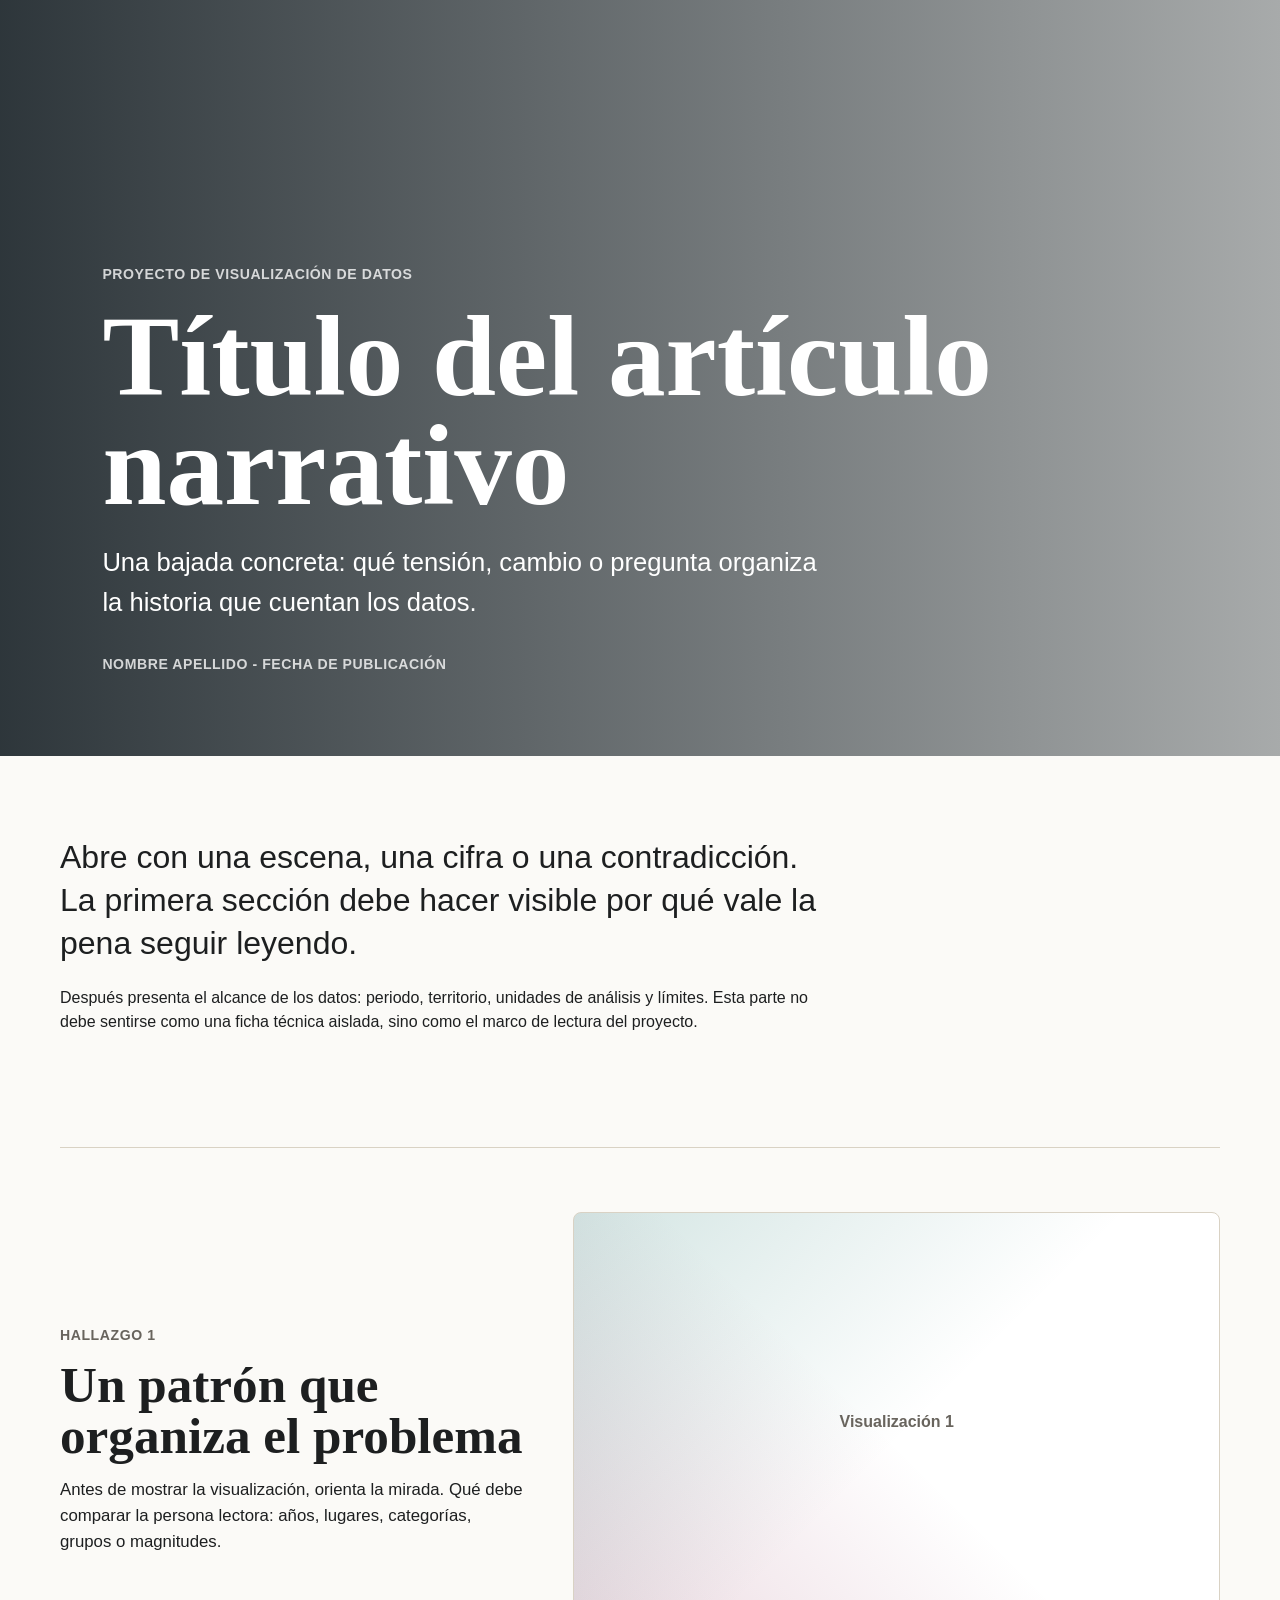
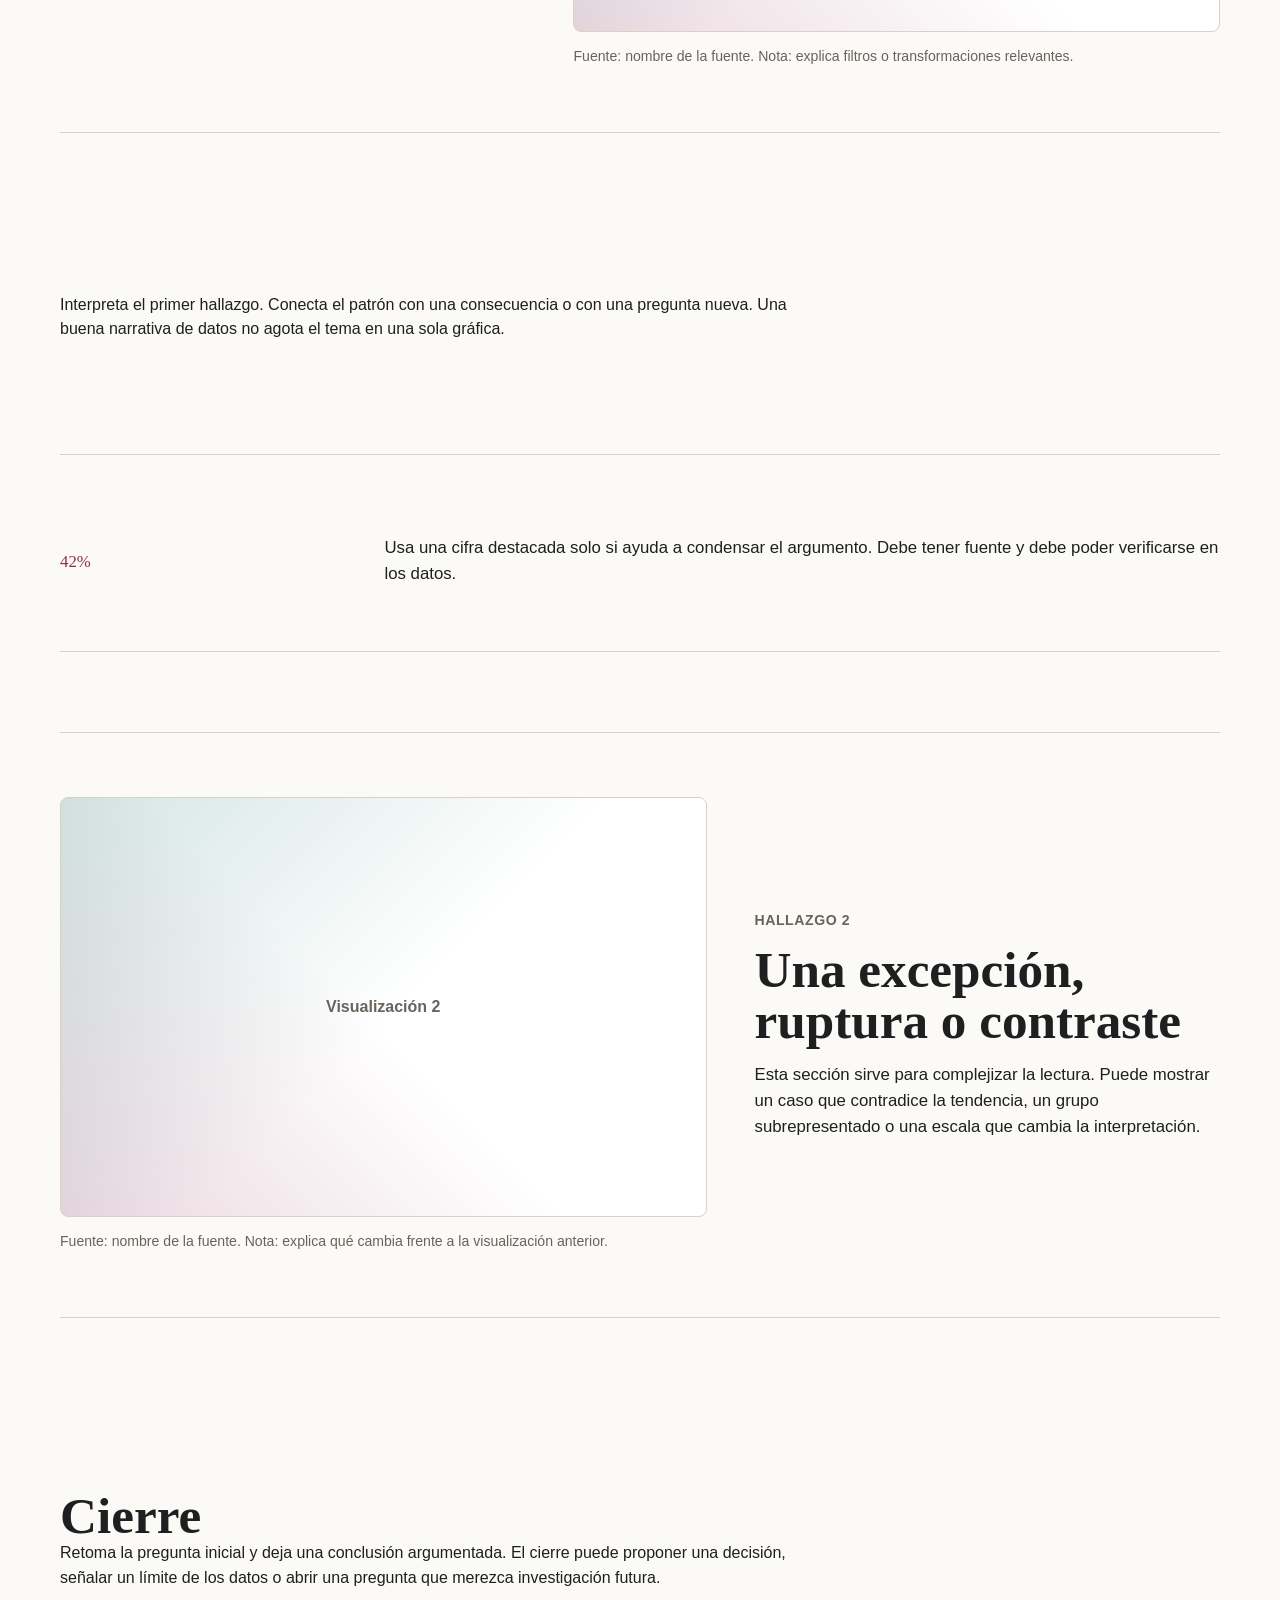
==== index.html @ c018983e "cambio" ====
<!doctype html>
<html lang="es">
  <head>
    <meta charset="utf-8">
    <meta name="viewport" content="width=device-width, initial-scale=1">
    <title>Título del artículo narrativo</title>
    <link rel="stylesheet" href="style.css">
  </head>
  <body>
    <header class="hero">
      <div class="hero-texto">
        <p class="serie">Proyecto de visualización de datos</p>
        <h1>Título del artículo narrativo</h1>
        <p class="entradilla">
          Una bajada concreta: qué tensión, cambio o pregunta organiza la historia que cuentan los datos.
        </p>
        <p class="meta">Nombre Apellido - Fecha de publicación</p>
      </div>
    </header>

    <main>
      <article>
        <section class="texto">
          <p class="lead">
            Abre con una escena, una cifra o una contradicción. La primera sección debe hacer visible por qué vale la pena seguir leyendo.
          </p>
          <p>
            Después presenta el alcance de los datos: periodo, territorio, unidades de análisis y límites. Esta parte no debe sentirse como una ficha técnica aislada, sino como el marco de lectura del proyecto.
          </p>
        </section>

        <section class="modulo modulo-doble">
          <div>
            <p class="etiqueta">Hallazgo 1</p>
            <h2>Un patrón que organiza el problema</h2>
            <p>
              Antes de mostrar la visualización, orienta la mirada. Qué debe comparar la persona lectora: años, lugares, categorías, grupos o magnitudes.
            </p>
          </div>
          <figure>
            <div class="placeholder-viz">Visualización 1</div>
            <figcaption>Fuente: nombre de la fuente. Nota: explica filtros o transformaciones relevantes.</figcaption>
          </figure>
        </section>

        <section class="texto">
          <p>
            Interpreta el primer hallazgo. Conecta el patrón con una consecuencia o con una pregunta nueva. Una buena narrativa de datos no agota el tema en una sola gráfica.
          </p>
        </section>

        <section class="modulo destacado">
          <p class="cifra">42%</p>
          <p>
            Usa una cifra destacada solo si ayuda a condensar el argumento. Debe tener fuente y debe poder verificarse en los datos.
          </p>
        </section>

        <section class="modulo modulo-doble invertido">
          <figure>
            <div class="placeholder-viz">Visualización 2</div>
            <figcaption>Fuente: nombre de la fuente. Nota: explica qué cambia frente a la visualización anterior.</figcaption>
          </figure>
          <div>
            <p class="etiqueta">Hallazgo 2</p>
            <h2>Una excepción, ruptura o contraste</h2>
            <p>
              Esta sección sirve para complejizar la lectura. Puede mostrar un caso que contradice la tendencia, un grupo subrepresentado o una escala que cambia la interpretación.
            </p>
          </div>
        </section>

        <section class="texto cierre">
          <h2>Cierre</h2>
          <p>
            Retoma la pregunta inicial y deja una conclusión argumentada. El cierre puede proponer una decisión, señalar un límite de los datos o abrir una pregunta que merezca investigación futura.
          </p>
        </section>
      </article>
    </main>
  </body>
</html>
---- style.css ----
:root {
  --fondo: #fbfaf7;
  --texto: #1d1f20;
  --muted: #68645d;
  --linea: #d9d2c4;
  --acento: #8f2d56;
  --acento-2: #0e6f64;
  --panel: #ffffff;
}

* {
  box-sizing: border-box;
}

body {
  margin: 0;
  background: var(--fondo);
  color: var(--texto);
  font-family: Inter, Arial, sans-serif;
  line-height: 1.55;
}

.hero {
  min-height: 84vh;
  display: grid;
  align-items: end;
  padding: 5rem max(1.25rem, 8vw);
  color: #fff;
  background:
    linear-gradient(90deg, rgba(12, 22, 28, 0.86), rgba(12, 22, 28, 0.35)),
    url("https://images.unsplash.com/photo-1500530855697-b586d89ba3ee?auto=format&fit=crop&w=1800&q=80") center / cover;
}

.hero-texto {
  max-width: 980px;
}

.serie,
.meta,
.etiqueta,
figcaption {
  margin: 0;
  color: var(--muted);
  font-size: 0.88rem;
  font-weight: 700;
  letter-spacing: 0.04em;
  text-transform: uppercase;
}

.hero .serie,
.hero .meta {
  color: rgba(255, 255, 255, 0.78);
}

h1,
h2,
p {
  margin: 0;
}

h1 {
  margin-top: 1rem;
  max-width: 960px;
  font-family: Georgia, "Times New Roman", serif;
  font-size: clamp(3.25rem, 9vw, 8rem);
  line-height: 0.95;
  letter-spacing: 0;
}

.entradilla {
  max-width: 720px;
  margin-top: 1.4rem;
  font-size: clamp(1.2rem, 2vw, 1.7rem);
}

.meta {
  margin-top: 2rem;
}

article {
  width: min(1160px, calc(100% - 2.5rem));
  margin: 0 auto;
}

.texto {
  max-width: 760px;
  padding: 5rem 0;
}

.texto p + p {
  margin-top: 1.25rem;
}

.lead {
  font-size: clamp(1.35rem, 2.6vw, 2rem);
  line-height: 1.35;
}

.modulo {
  margin: 2rem 0 5rem;
  padding: 4rem 0;
  border-top: 1px solid var(--linea);
  border-bottom: 1px solid var(--linea);
}

.modulo-doble {
  display: grid;
  grid-template-columns: minmax(260px, 0.72fr) minmax(320px, 1fr);
  gap: 3rem;
  align-items: center;
}

.modulo-doble.invertido {
  grid-template-columns: minmax(320px, 1fr) minmax(260px, 0.72fr);
}

h2 {
  margin-top: 0.75rem;
  font-family: Georgia, "Times New Roman", serif;
  font-size: clamp(2rem, 4vw, 4rem);
  line-height: 1;
}

.modulo p:not(.etiqueta) {
  margin-top: 1rem;
  font-size: 1.05rem;
}

figure {
  margin: 0;
}

.placeholder-viz {
  min-height: 420px;
  display: grid;
  place-items: center;
  border: 1px solid var(--linea);
  border-radius: 8px;
  background:
    linear-gradient(135deg, rgba(14, 111, 100, 0.18), transparent 52%),
    linear-gradient(45deg, rgba(143, 45, 86, 0.18), transparent 48%),
    var(--panel);
  color: var(--muted);
  font-weight: 700;
}

figcaption {
  margin-top: 0.85rem;
  text-transform: none;
  letter-spacing: 0;
  font-weight: 500;
}

.destacado {
  display: grid;
  grid-template-columns: minmax(180px, 0.35fr) minmax(260px, 1fr);
  gap: 2rem;
  align-items: center;
}

.cifra {
  color: var(--acento);
  font-family: Georgia, "Times New Roman", serif;
  font-size: clamp(4rem, 12vw, 9rem);
  line-height: 0.9;
}

.cierre {
  padding-bottom: 7rem;
}

@media (max-width: 780px) {
  .hero {
    min-height: 76vh;
    padding-top: 4rem;
  }

  .modulo-doble,
  .modulo-doble.invertido,
  .destacado {
    grid-template-columns: 1fr;
  }

  .placeholder-viz {
    min-height: 320px;
  }
}
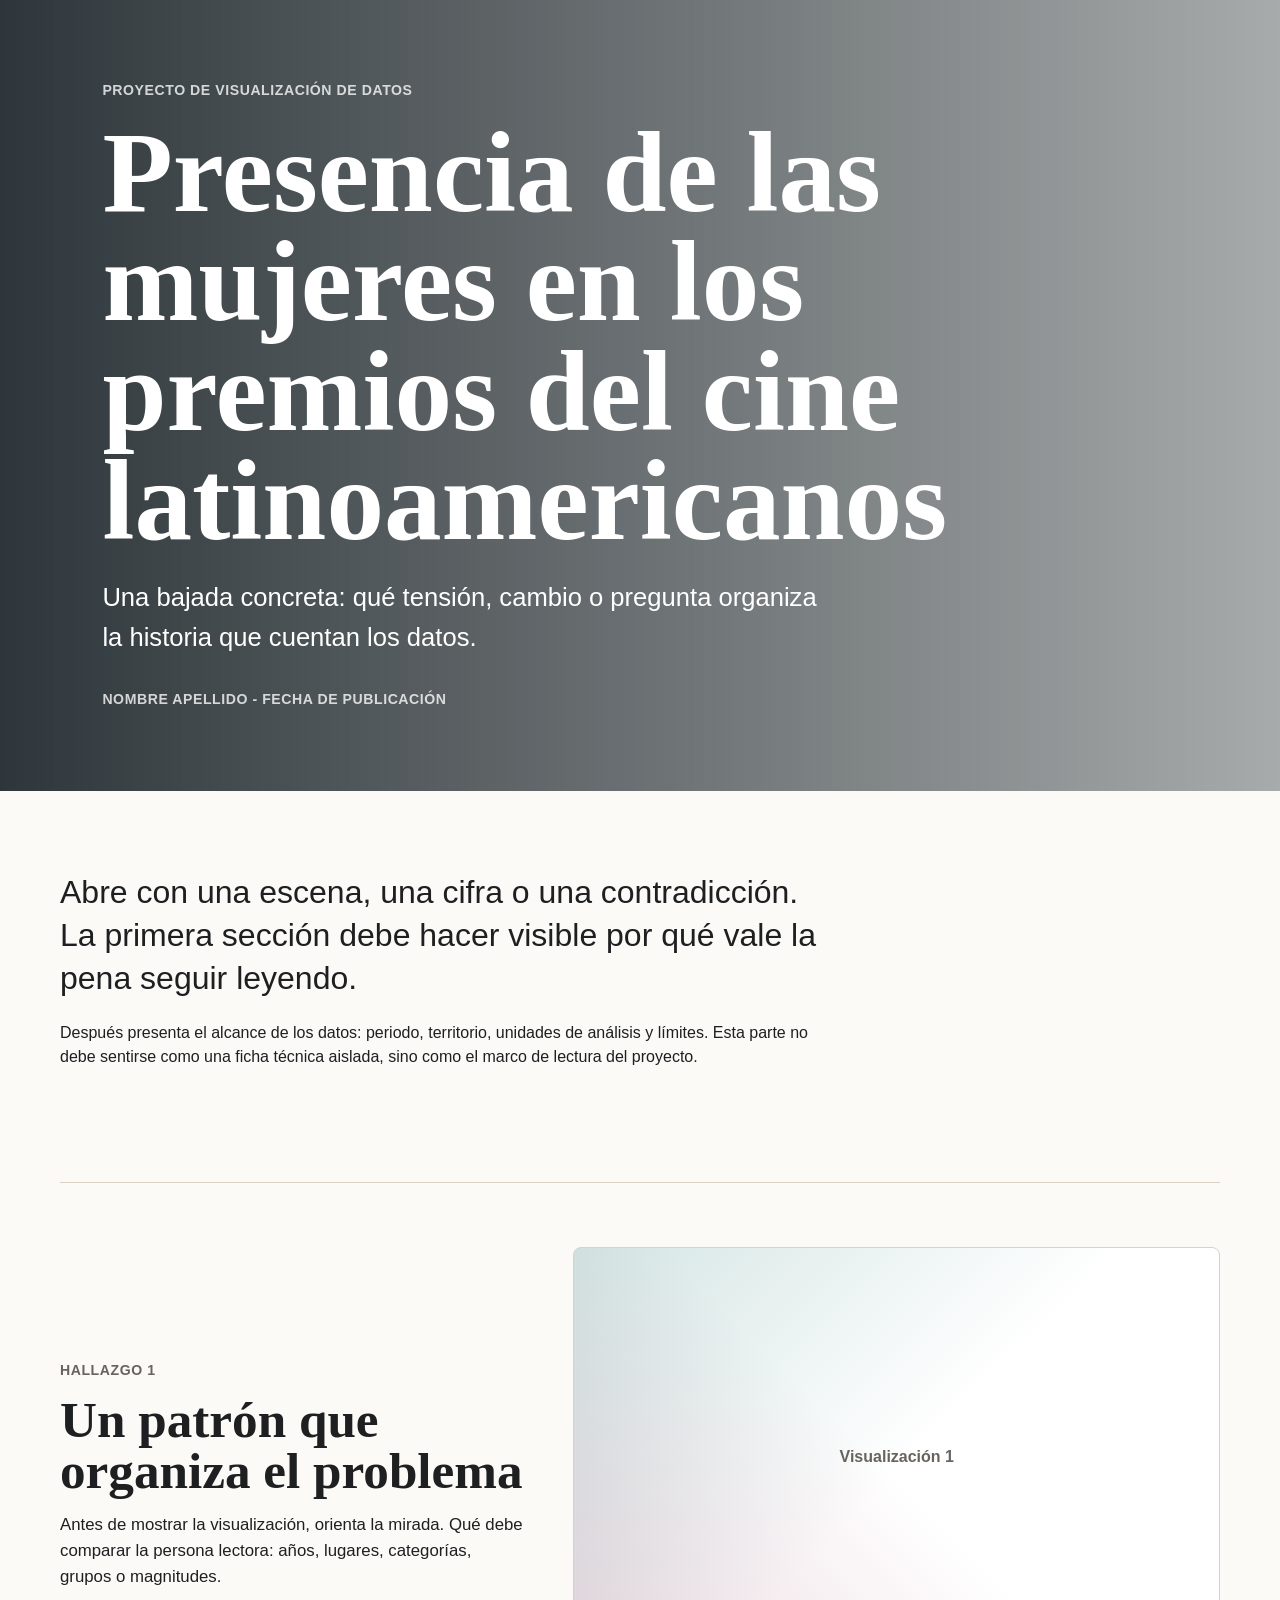
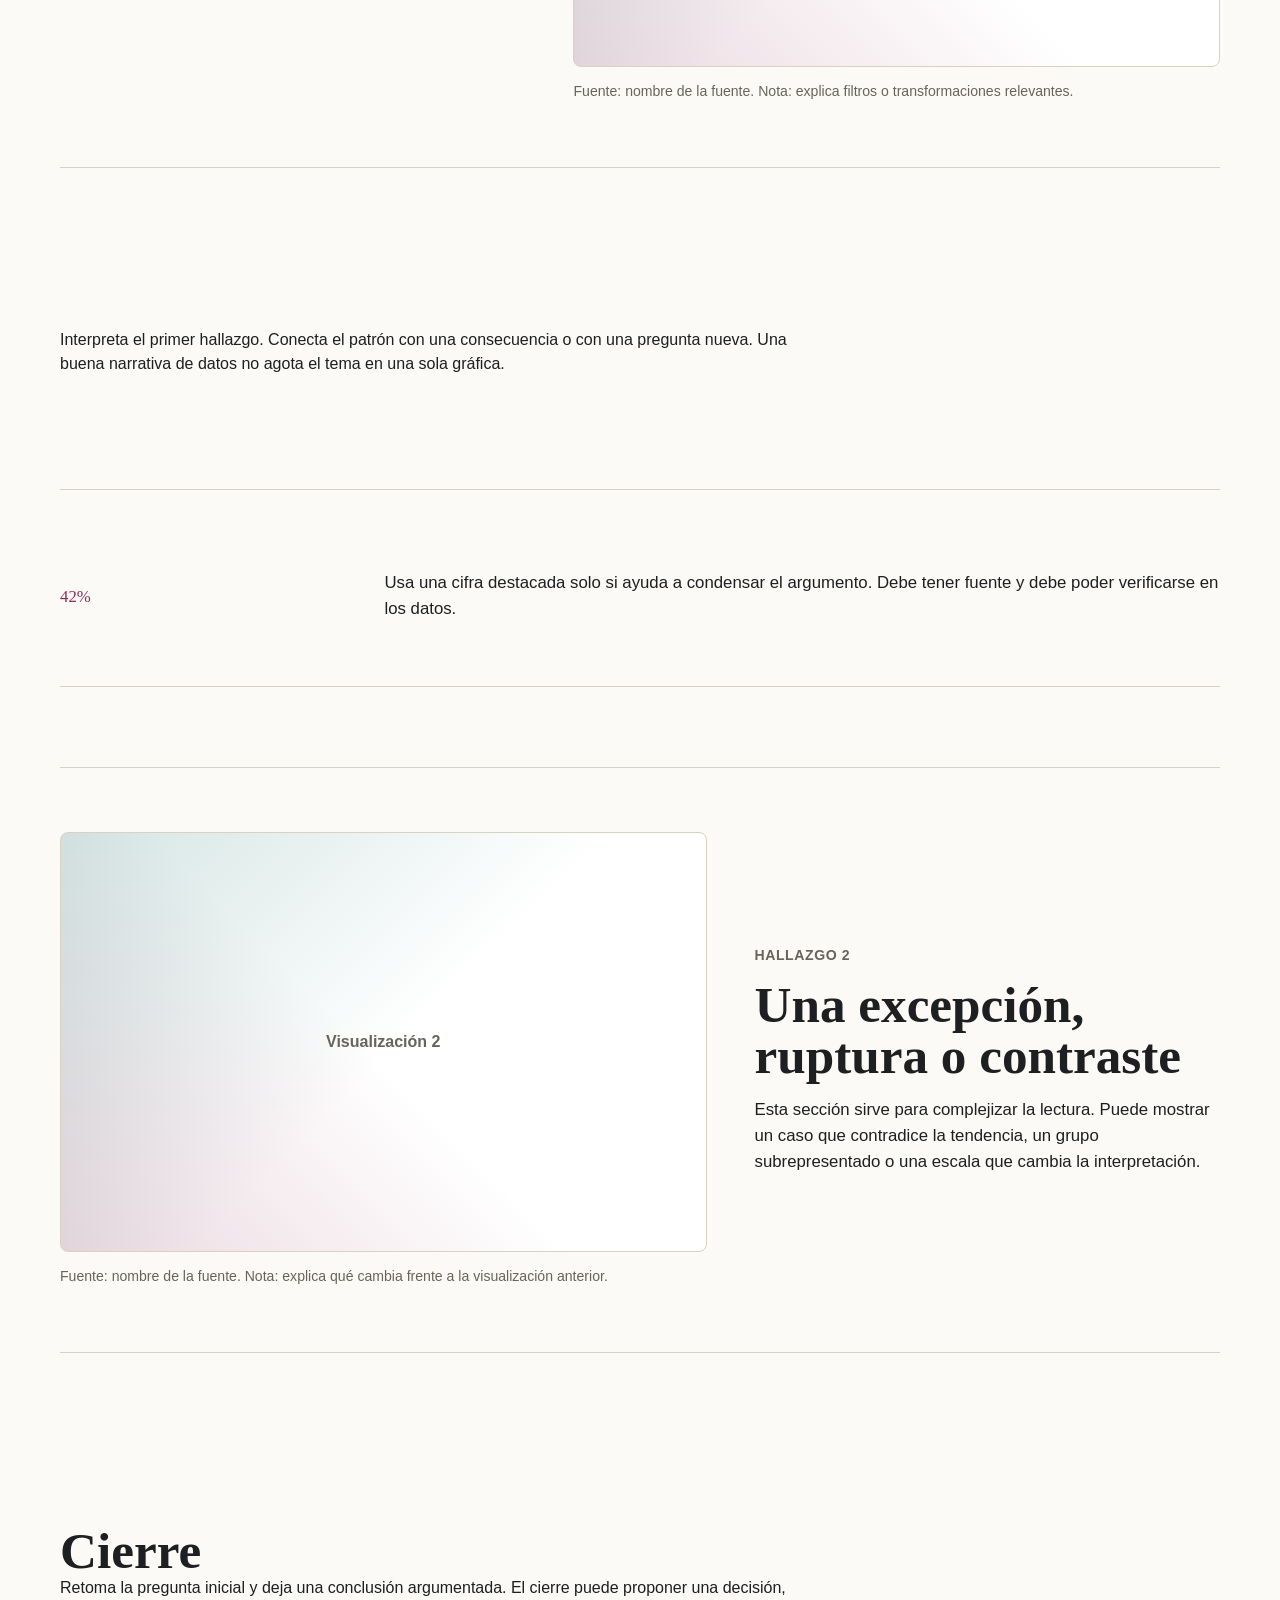
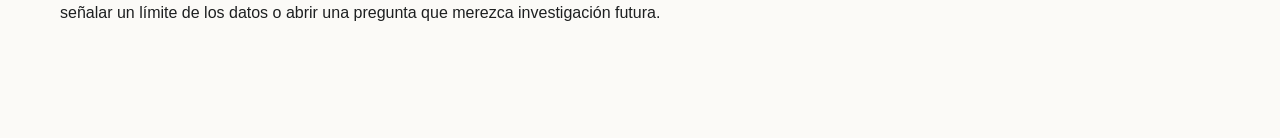
==== commit 6daf7efa: "yes" ====
--- a/index.html
+++ b/index.html
@@ -3,14 +3,14 @@
   <head>
     <meta charset="utf-8">
     <meta name="viewport" content="width=device-width, initial-scale=1">
-    <title>Título del artículo narrativo</title>
+    <title>Presencia de las mujeres en los premios del cine latinoamericanos</title>
     <link rel="stylesheet" href="style.css">
   </head>
   <body>
     <header class="hero">
       <div class="hero-texto">
         <p class="serie">Proyecto de visualización de datos</p>
-        <h1>Título del artículo narrativo</h1>
+        <h1>Presencia de las mujeres en los premios del cine latinoamericanos</h1>
         <p class="entradilla">
           Una bajada concreta: qué tensión, cambio o pregunta organiza la historia que cuentan los datos.
         </p>
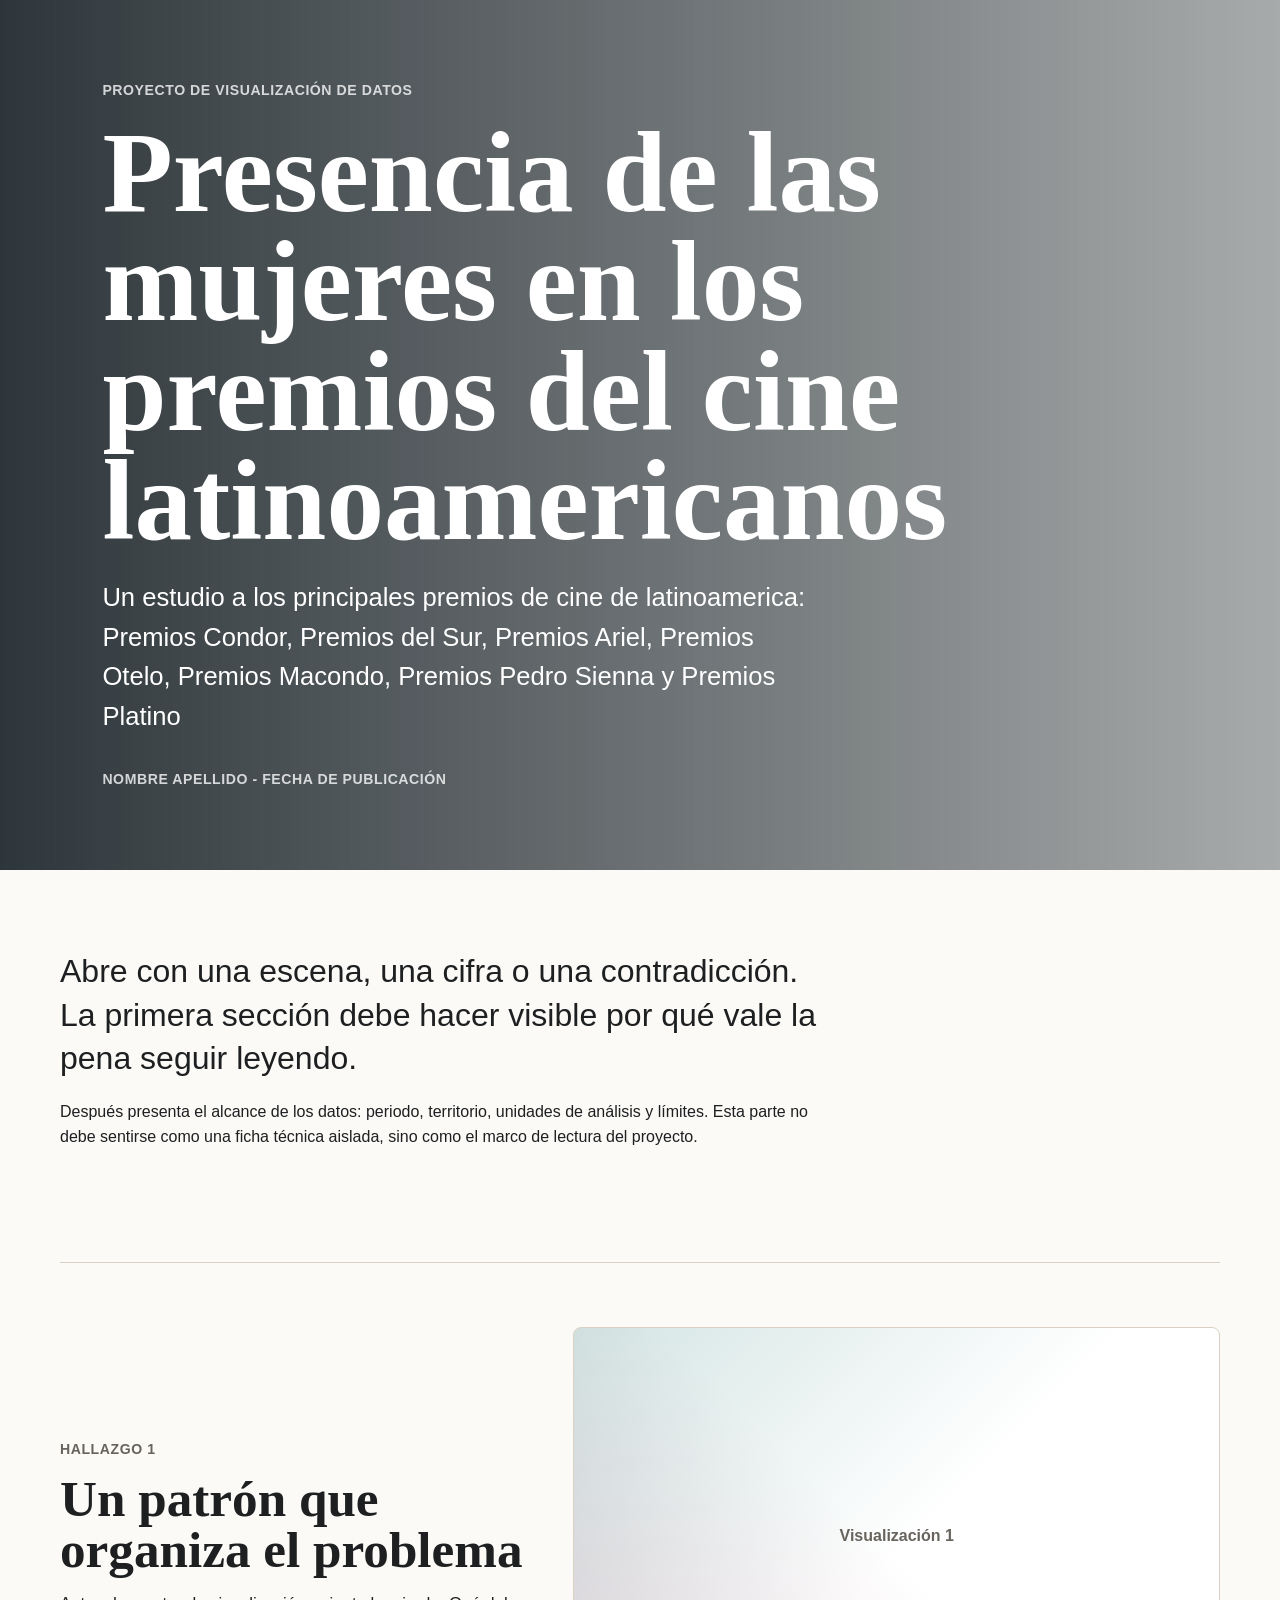
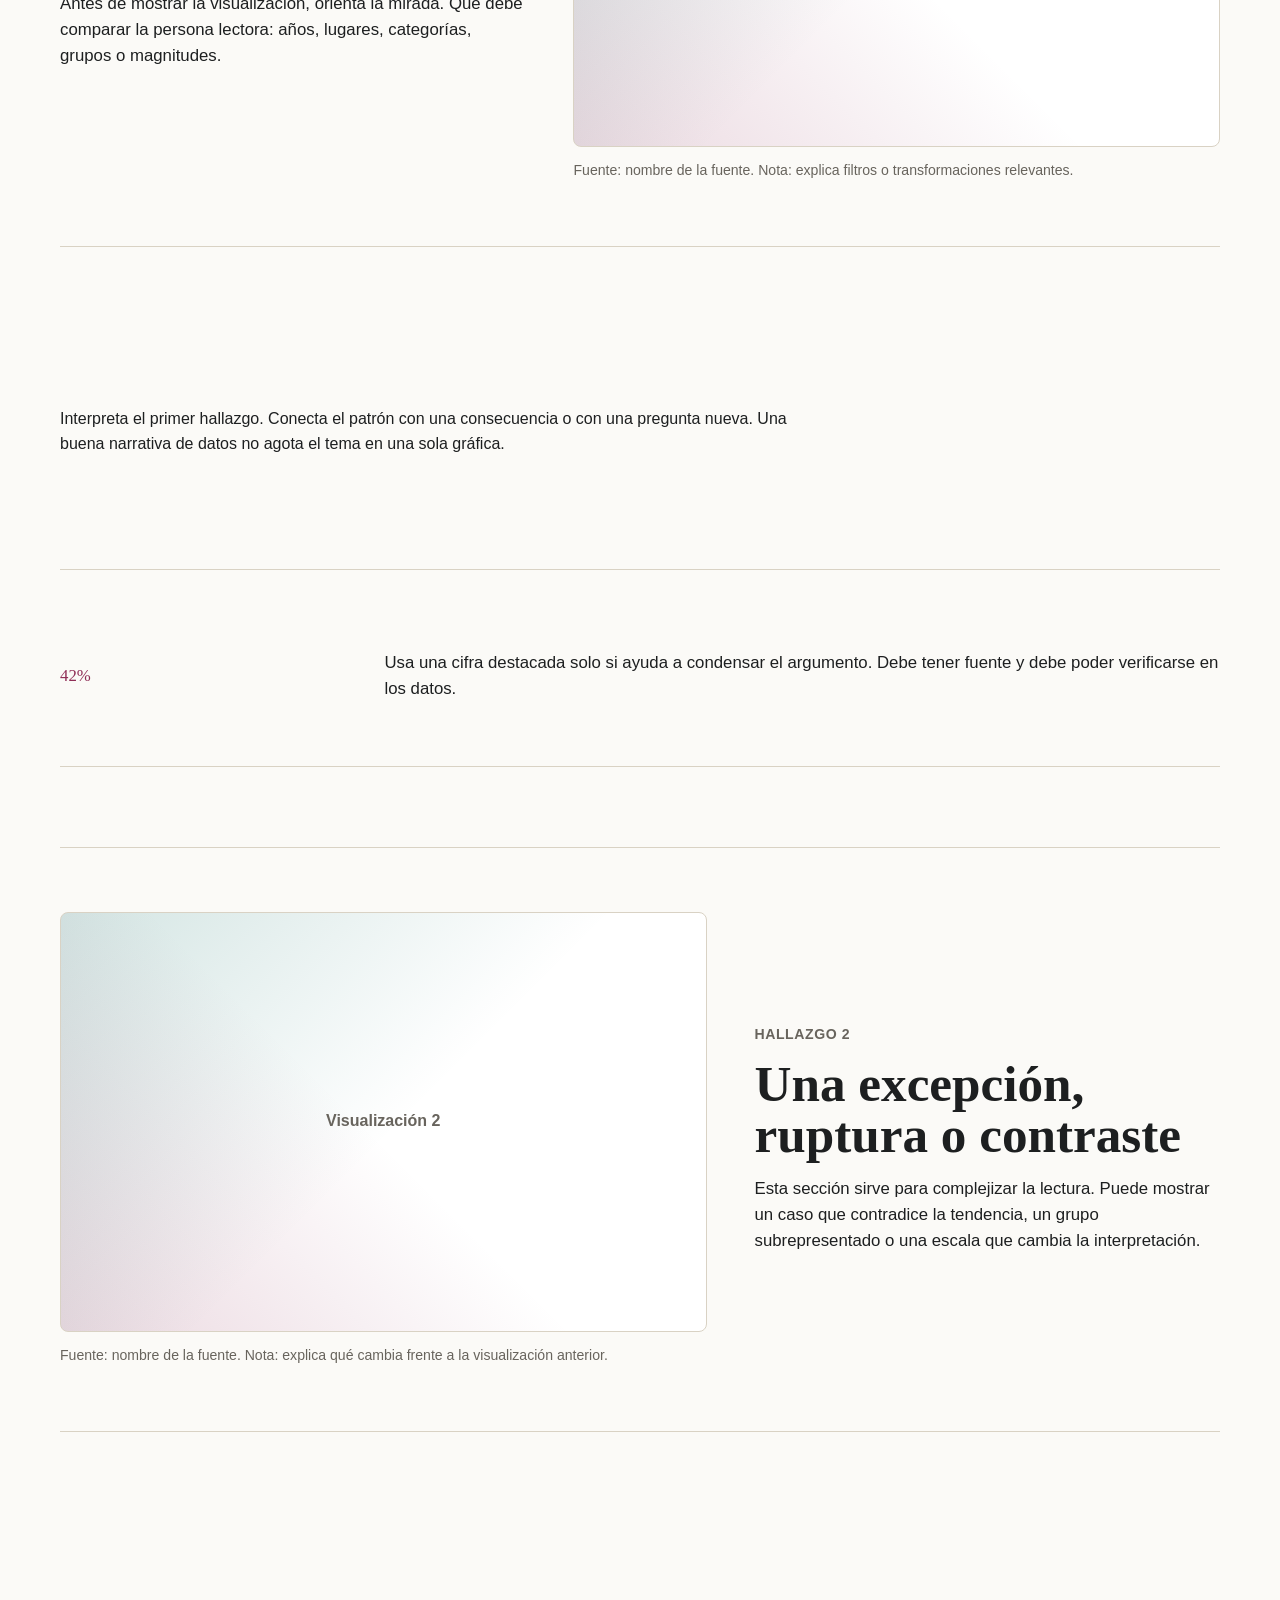
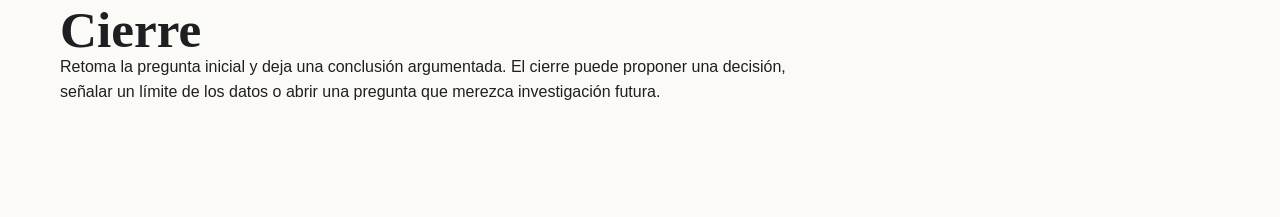
==== commit e5f551bf: "premios" ====
--- a/index.html
+++ b/index.html
@@ -12,7 +12,7 @@
         <p class="serie">Proyecto de visualización de datos</p>
         <h1>Presencia de las mujeres en los premios del cine latinoamericanos</h1>
         <p class="entradilla">
-          Una bajada concreta: qué tensión, cambio o pregunta organiza la historia que cuentan los datos.
+          Un estudio a los principales premios de cine de latinoamerica: Premios Condor, Premios del Sur, Premios Ariel, Premios Otelo, Premios Macondo, Premios Pedro Sienna y Premios Platino
         </p>
         <p class="meta">Nombre Apellido - Fecha de publicación</p>
       </div>
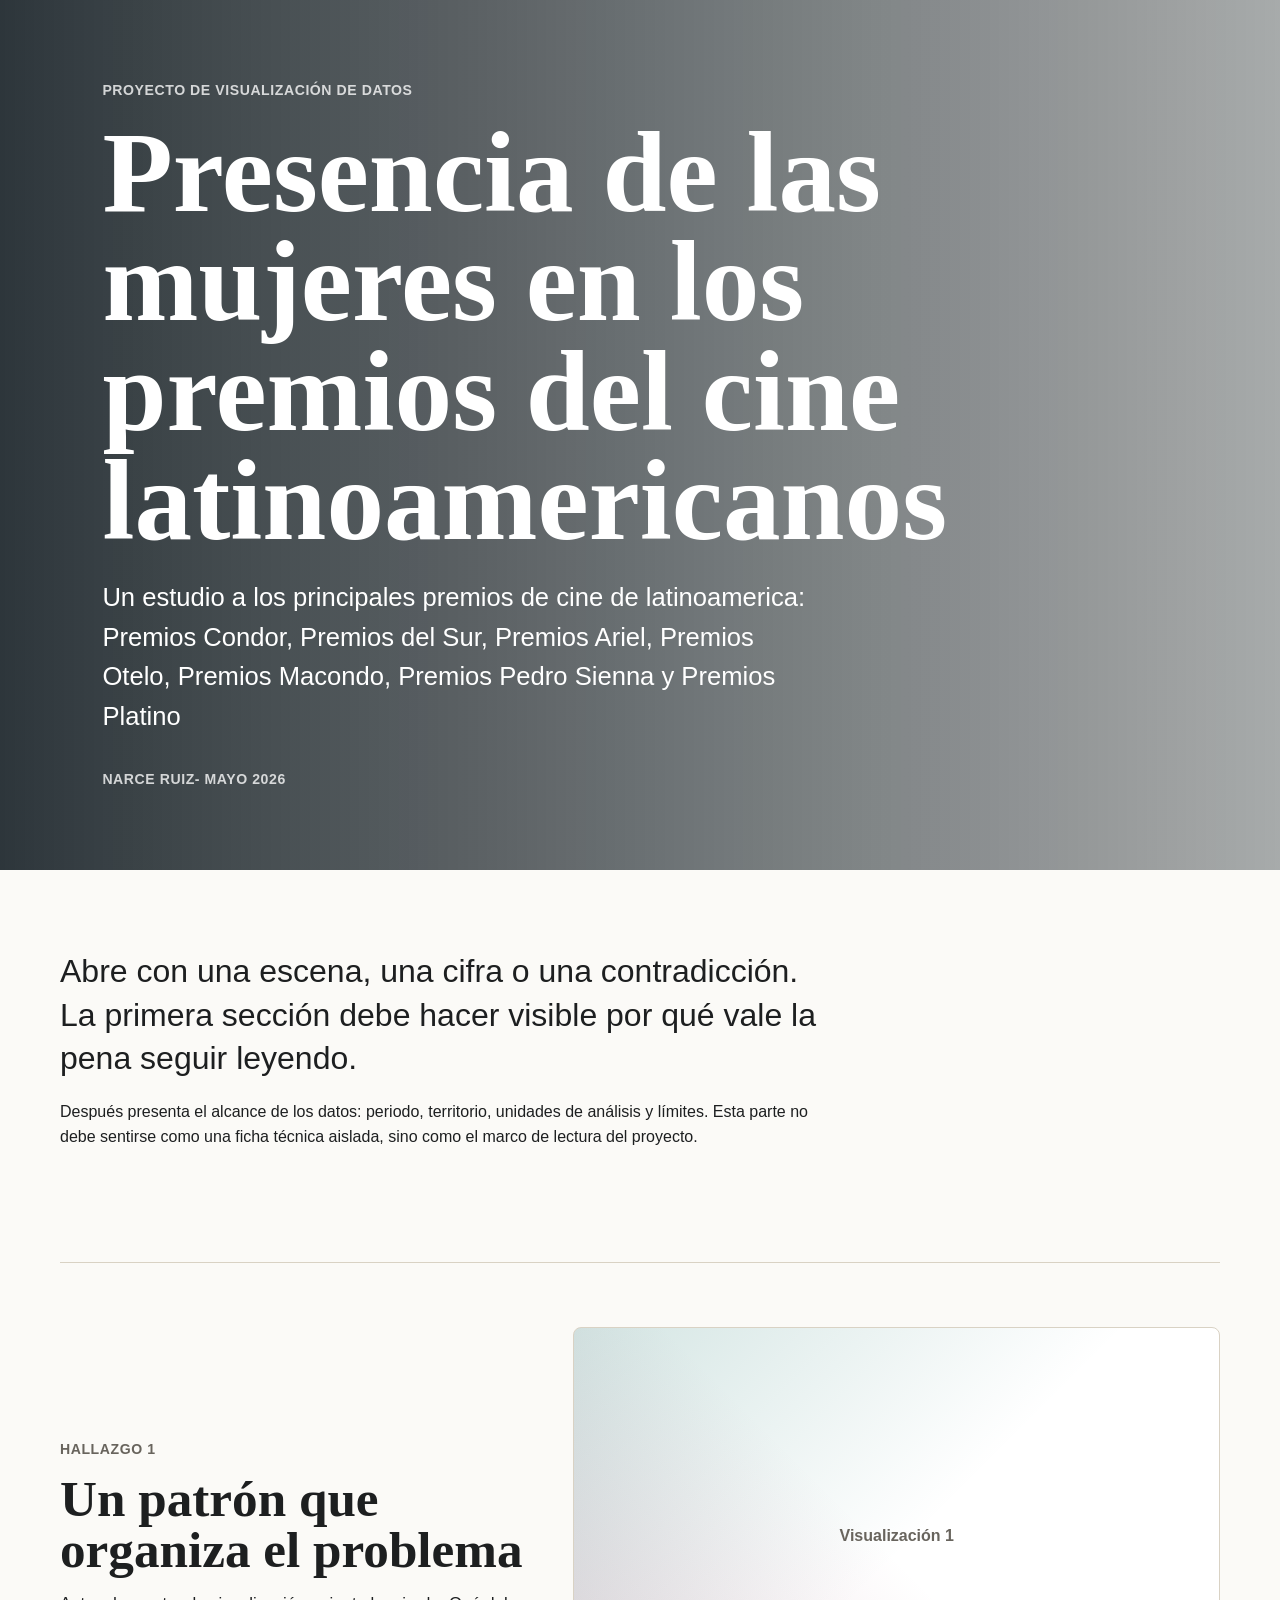
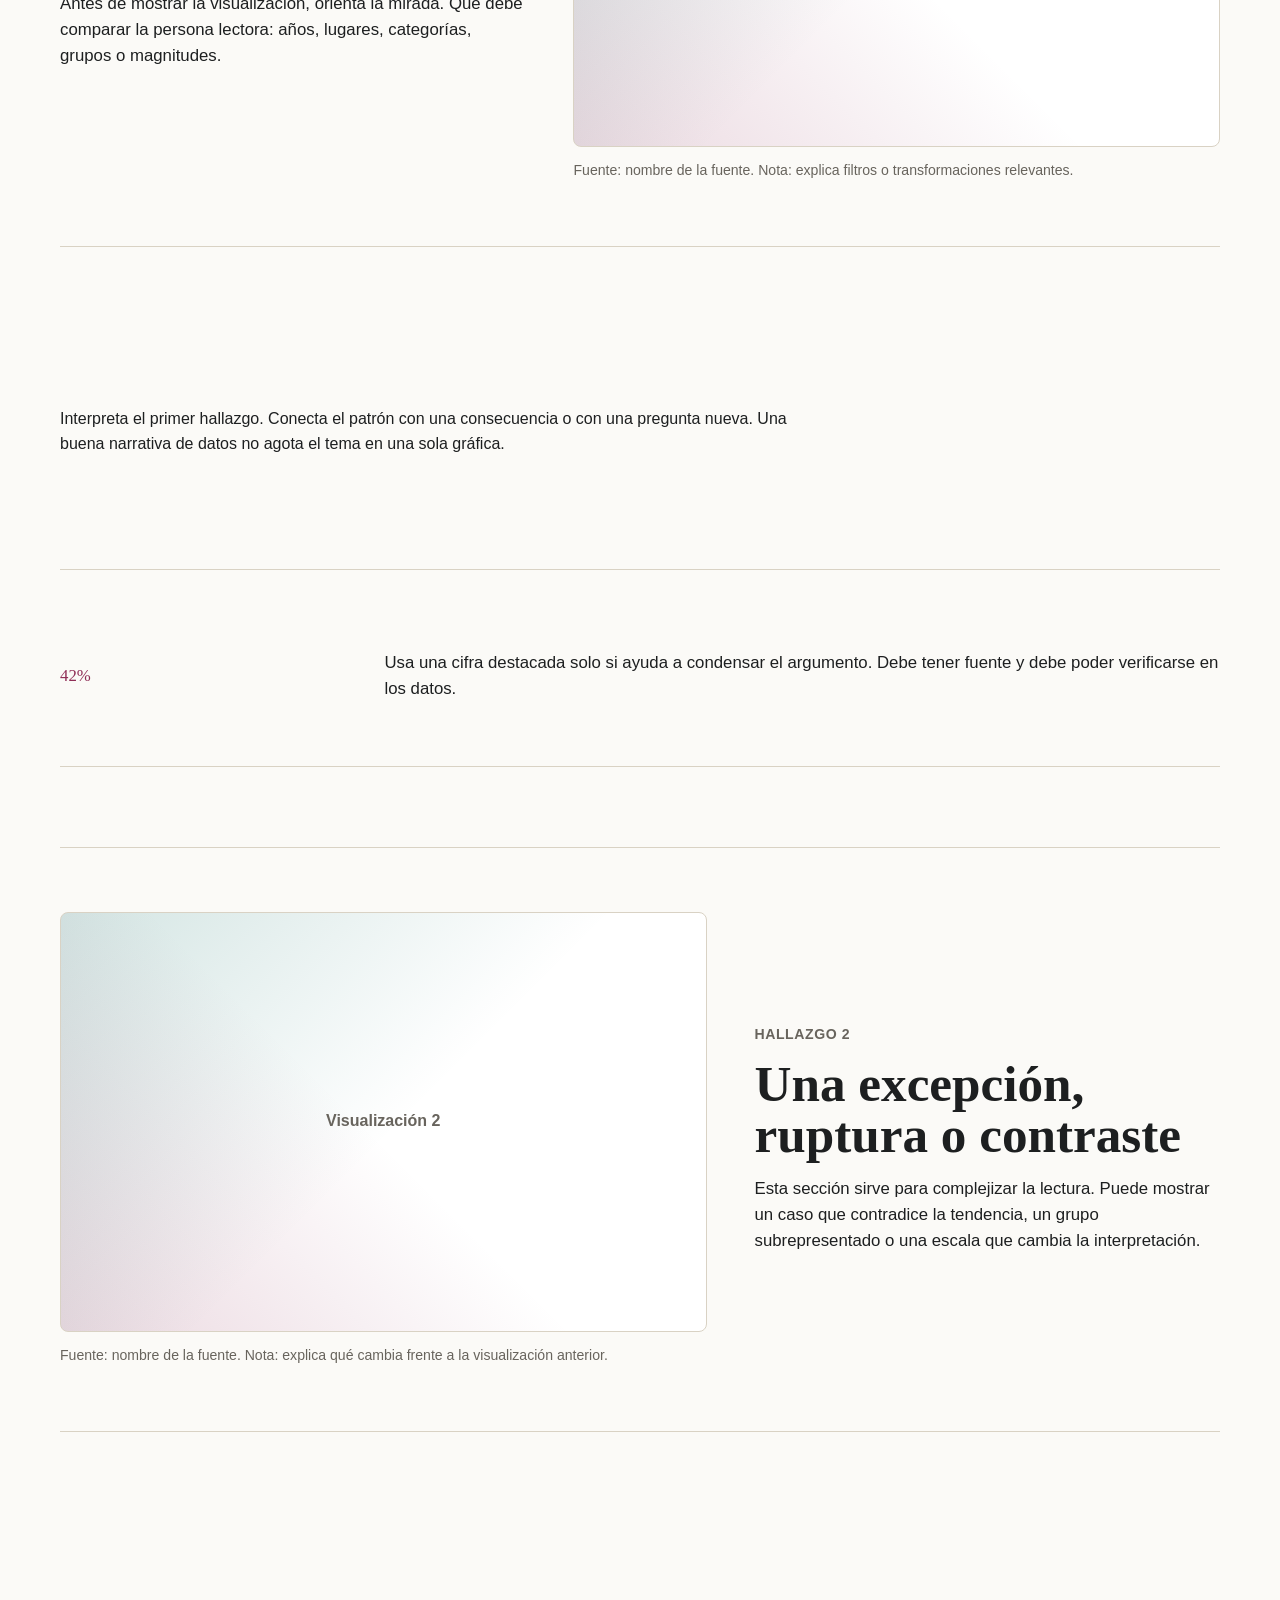
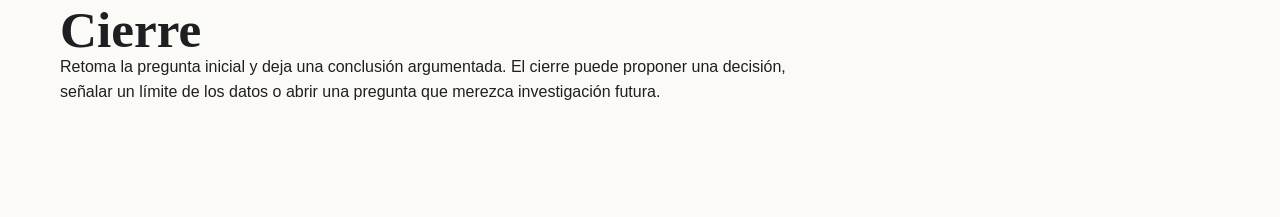
==== commit 3f4d2c3a: "nombre" ====
--- a/index.html
+++ b/index.html
@@ -14,7 +14,7 @@
         <p class="entradilla">
           Un estudio a los principales premios de cine de latinoamerica: Premios Condor, Premios del Sur, Premios Ariel, Premios Otelo, Premios Macondo, Premios Pedro Sienna y Premios Platino
         </p>
-        <p class="meta">Nombre Apellido - Fecha de publicación</p>
+        <p class="meta">Narce Ruiz- Mayo 2026</p>
       </div>
     </header>
 
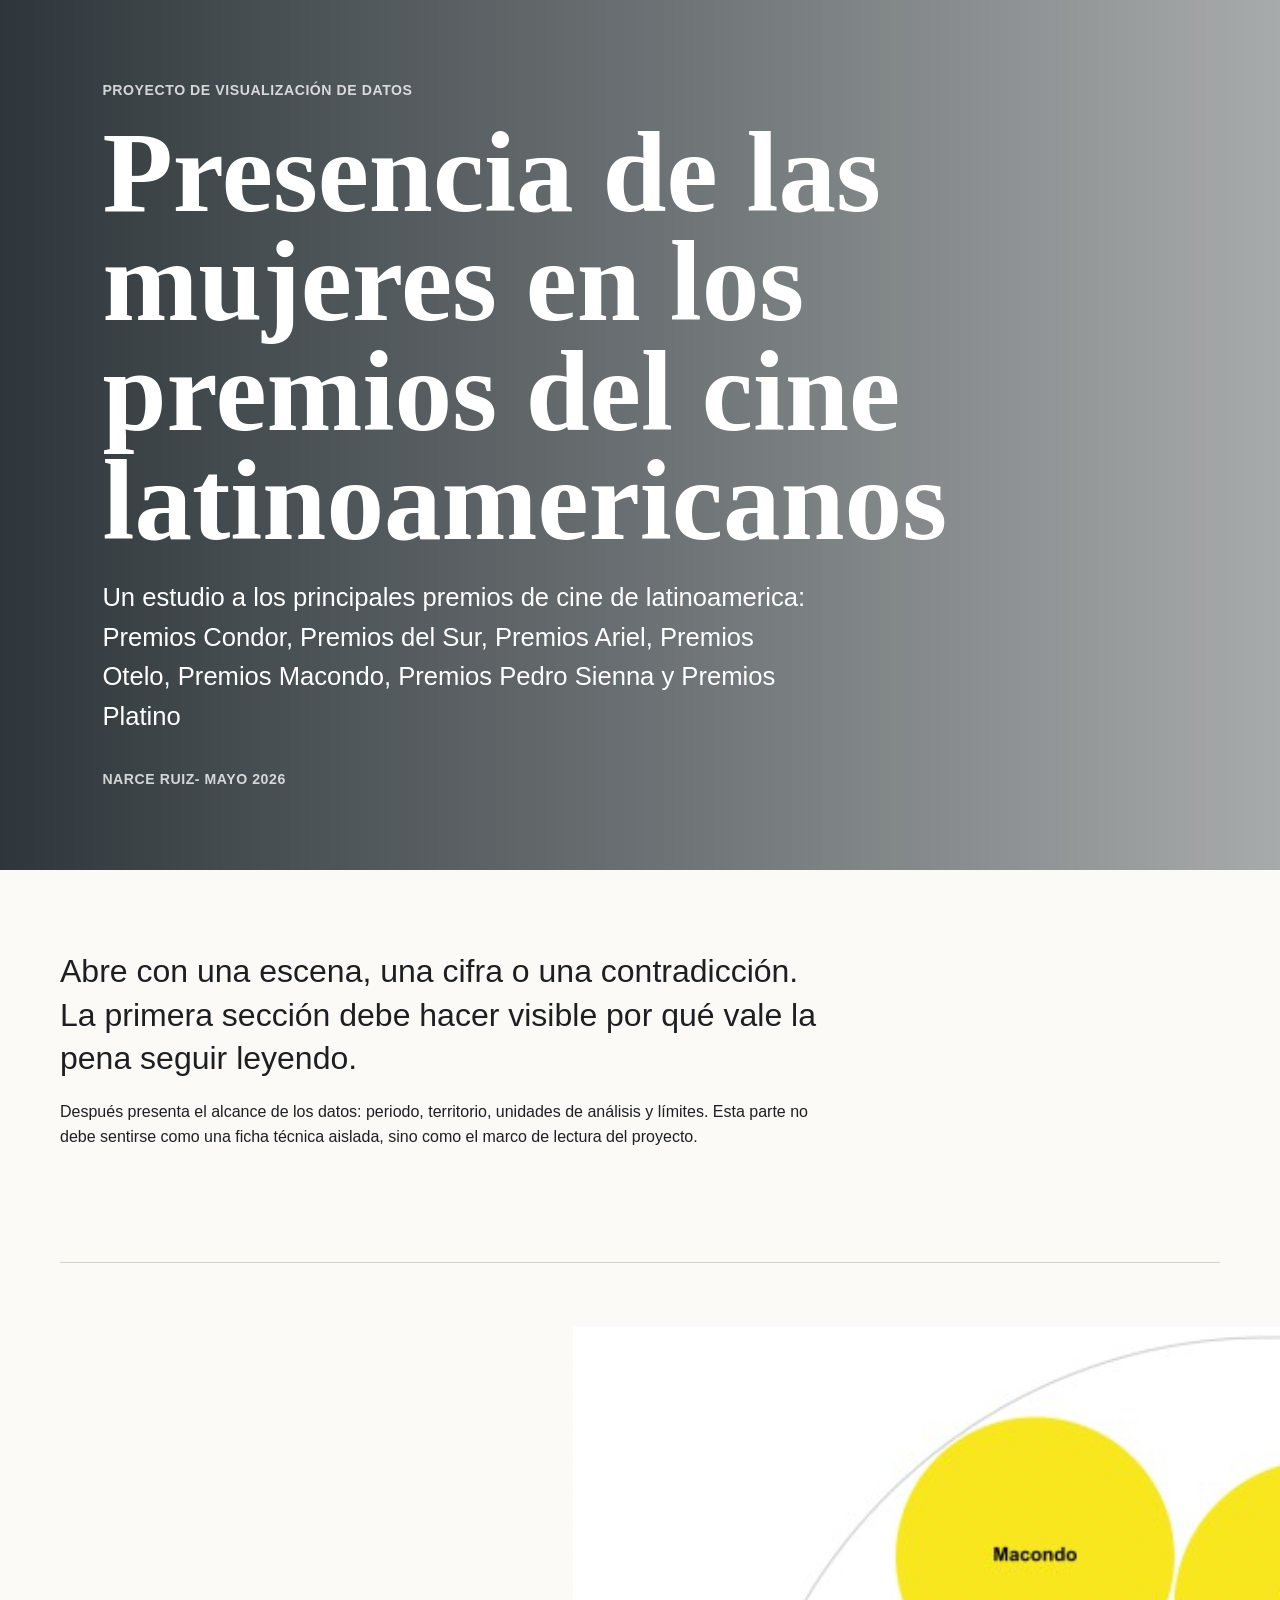
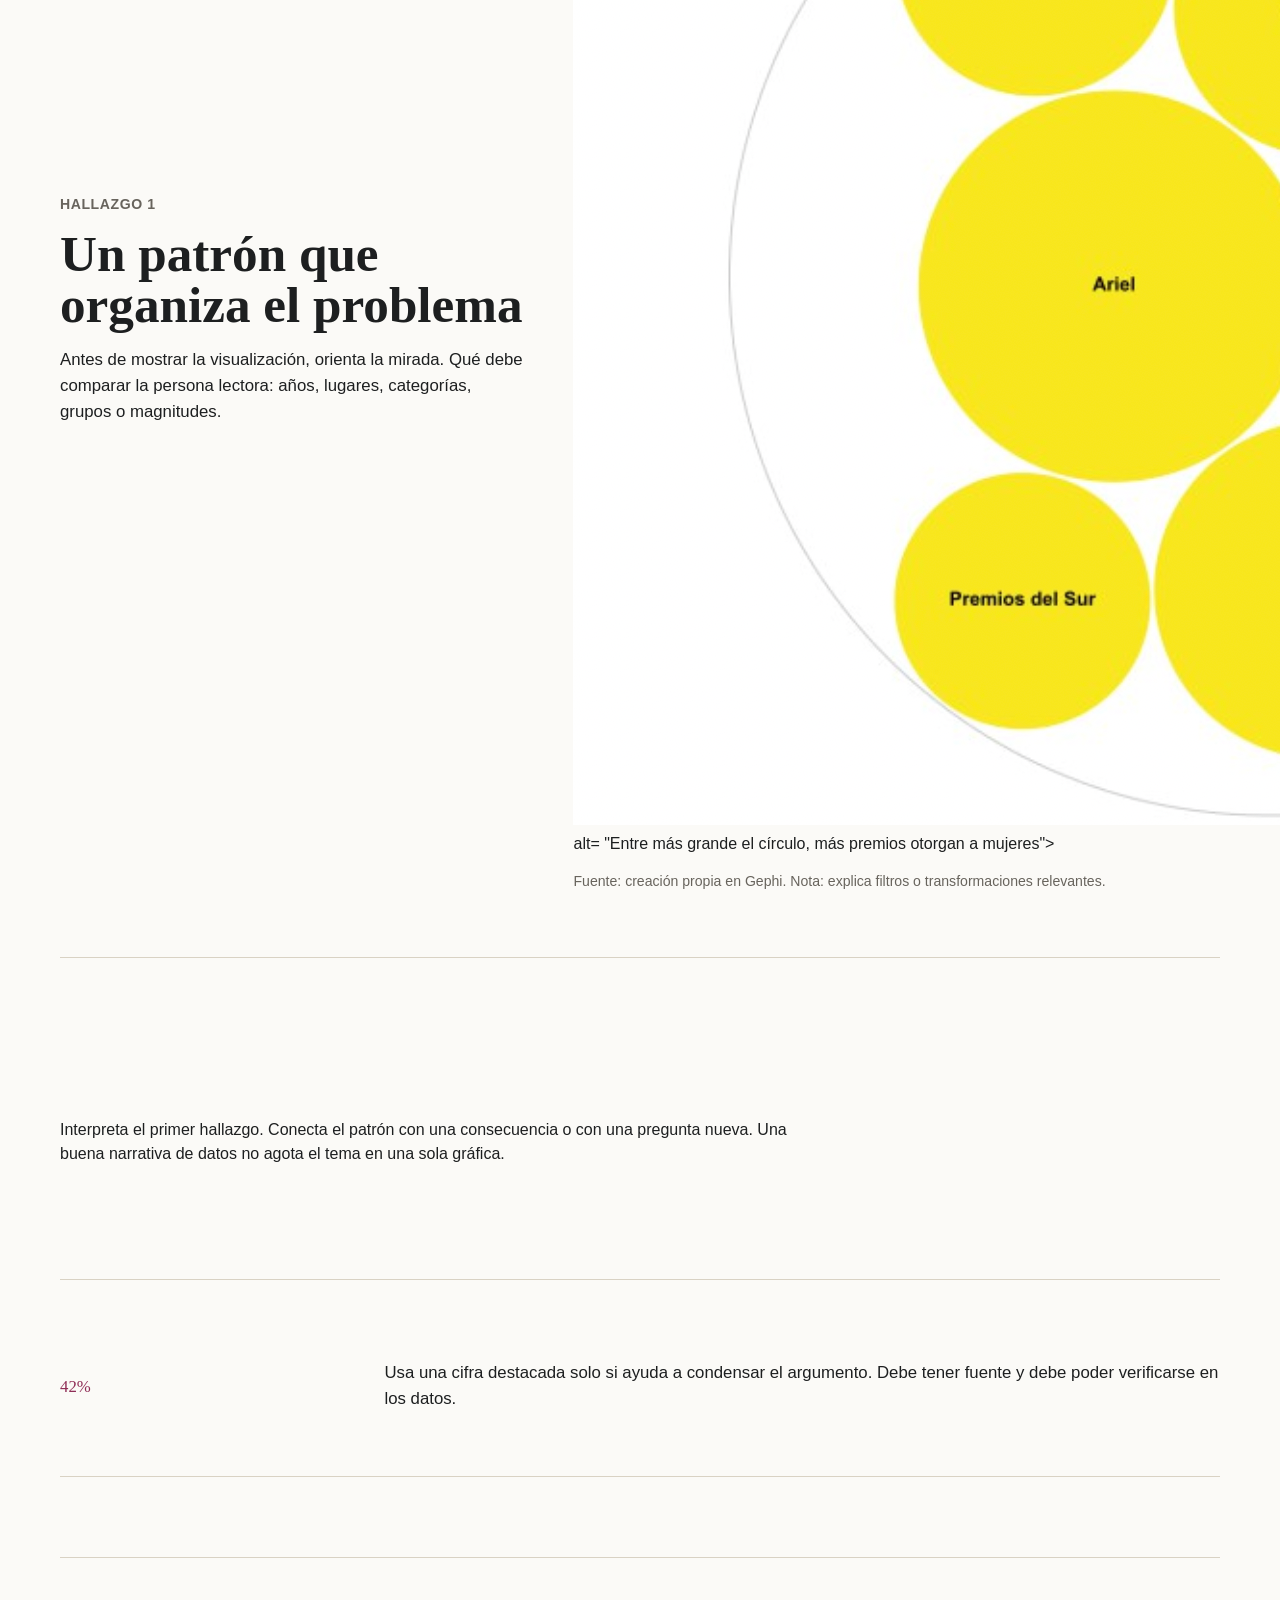
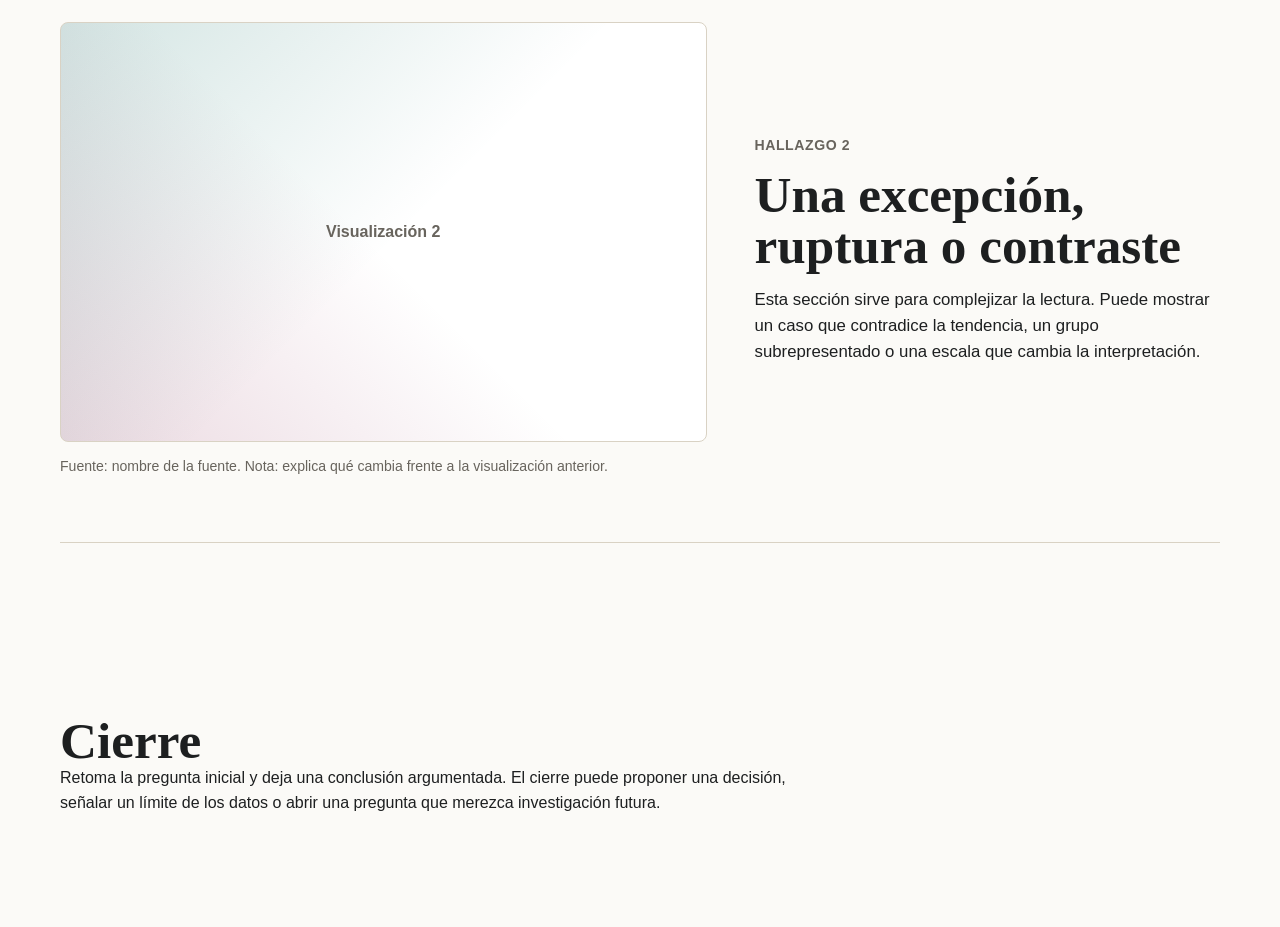
==== commit 22c2f9b8: "amarillo" ====
--- a/index.html
+++ b/index.html
@@ -38,8 +38,8 @@
             </p>
           </div>
           <figure>
-            <div class="placeholder-viz">Visualización 1</div>
-            <figcaption>Fuente: nombre de la fuente. Nota: explica filtros o transformaciones relevantes.</figcaption>
+            <img src="premios amarillo.png"> alt= "Entre más grande el círculo, más premios otorgan a mujeres"> 
+            <figcaption>Fuente: creación propia en Gephi. Nota: explica filtros o transformaciones relevantes.</figcaption>
           </figure>
         </section>
 
